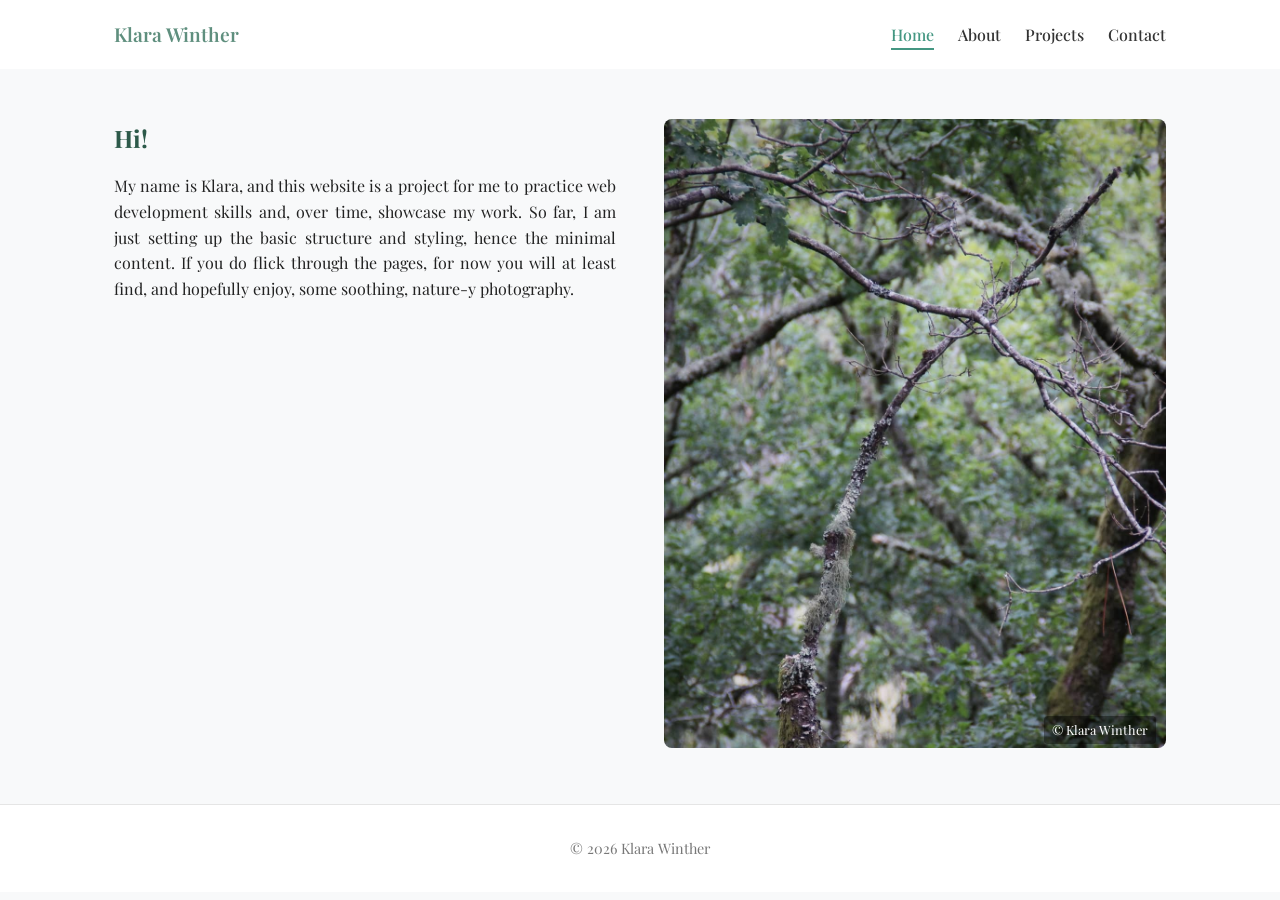
==== index.html @ 12fd49eb "Home page update 4" ====
<!DOCTYPE html>
<html lang="en">
<head>
  <meta charset="UTF-8">
  <meta name="viewport" content="width=device-width, initial-scale=1.0">
  <title>Klara Winther</title>
  <link rel="icon" type="image/x-icon" href="assets/images/branches.jpg">

  <!-- Google Fonts -->
  <link rel="preconnect" href="https://fonts.googleapis.com">
  <link rel="preconnect" href="https://fonts.gstatic.com" crossorigin>
  <link href="https://fonts.googleapis.com/css2?family=Playfair+Display:ital,wght@0,400..900;1,400..900&display=swap" rel="stylesheet">

  <link rel="stylesheet" href="assets/css/style.css">
</head>

<body>

<header class="site-header">
  <div class="container">
    <h1 class="logo">Klara Winther</h1>
    <nav>
      <ul class="nav-links">
        <li><a href="index.html" class="active">Home</a></li>
        <li><a href="about.html">About</a></li>
        <li><a href="projects.html">Projects</a></li>
        <li><a href="contact.html">Contact</a></li>
      </ul>
    </nav>
  </div>
</header>

<main>
  

  <section class="hero">
    <div class="container hero-layout">

      <div class="hero-text">
        <h1>Hi!</h1>
       <p>My name is Klara, and this website is a project for me to practice web development skills and, over time, showcase my work. 
        So far, I am just setting up the basic structure and styling, hence the minimal content. If you do flick through the pages, for now you will at least find, and hopefully enjoy, some soothing, nature-y photography.</p>
      </div>

      <div class="hero-image">
       <img src="assets/images/branches.jpg">
       <span>© Klara Winther</span>
     </div>
  
    </div>
  </section>


  <!--<section class="content-section">
    <div class="container">
      <h3>What I Do</h3>
      <p>Build websites.</p>
    </div>
  </section>-->

</main>

<footer class="site-footer">
  <div class="container">
    <p>© 2026 Klara Winther</p>
  </div>
</footer>

<script src="assets/js/script.js"></script>
</body>
</html>
---- assets/css/style.css ----
/* Reset */
* {
  margin: 0;
  padding: 0;
  box-sizing: border-box;
}

/* Base */
body {
  font-family: 'Playfair Display', serif;
  line-height: 1.6;
  background-color: #f8f9fa;
  color: #222;
}

.container {
  max-width: 1100px;
  margin: 0 auto;
  padding: 0 1.5rem;
}

/* Header */
.site-header {
  background: white;
  padding: 1.2rem 0;
}

.site-header .container {
  display: flex;
  justify-content: space-between;
  align-items: center;
}

.logo {
  font-size: 1.2rem;
  font-weight: 600;
  color: #5f8f7e;
}

.nav-links {
  list-style: none;
  display: flex;
  gap: 1.5rem;
  position: sticky;
  top: 0;
}

.nav-links a {
  text-decoration: none;
  color: #333;
  font-weight: 500;
}

.nav-links a.active {
  color: #449782;
  border-bottom: 2px solid #449782;
  padding-bottom: 3px;
}

.nav-links a:hover {
  color: #449782; /* accent color */
}

/* Hero Section */
.hero-layout {
  display: flex;
  /* Change 'center' to 'flex-start' so both image and text align to the top */
  align-items: flex-start; 
  justify-content: space-between;
  gap: 3rem;
  
  /* Creates the gap above the entire hero section */
  padding-top: 50px;
  padding-bottom: 50px;
}

.hero-image {
  flex: 1;
  position: relative;
}

.hero-text {
  flex: 1;
}

.hero-text h1 {
  margin-bottom: 1rem;
  color: #2c5949;
}

.hero-text p {
  text-align: justify;
  text-justify: inter-word;
}

.hero-image img {
  width: 100%;
  height: auto;
  border-radius: 8px;
}

.hero-image span {
  position: absolute;
  bottom: 10px;
  right: 10px;
  font-size: 0.8rem;
  color: white;
  background: rgba(0,0,0,0.4);
  padding: 4px 8px;
  border-radius: 4px;
}

@media (max-width: 768px) {
  .hero-layout {
    flex-direction: column;
    text-align: center;
  }
}

/* Content Sections
.content-section {
  padding: 2rem 0;
}

.content-section h3 {
  margin-bottom: 1rem;
  font-size: 1.5rem;
}

.content-section p {
  margin-bottom: 3rem;
} */

/* Footer */
.site-footer {
  padding: 2rem 0;
  background: white;
  border-top: 1px solid #e5e5e5;
  text-align: center;
  font-size: 0.9rem;
  color: #777;
}

/* Responsive */
@media (max-width: 768px) {
  .nav-links {
    flex-direction: column;
    gap: 0.5rem;
  }

  .site-header .container {
    flex-direction: column;
    gap: 1rem;
  }
}



/* CONTACT PAGE */

.contact-layout {
  display: flex;
  /* Change 'center' to 'flex-start' so both image and text align to the top */
  align-items: flex-start; 
  justify-content: space-between;
  gap: 3rem;
  
  /* Creates the gap above the entire hero section */
  padding-top: 50px;
  padding-bottom: 50px;
}

.contact-image {
  flex: 1;
  position: relative;
}

.contact-text {
  flex: 1;
}

.contact-text h1 {
  margin-bottom: 1rem;
  color: #2c5949;
}

.contact-text ul li {
  margin-left: 1rem;
  list-style-type: circle;
}

/* Default link */
.contact-text a {
  color: #449782;
  text-decoration: none;
  transition: color 0.2s ease;
}

/* Visited link */
.contact-text a:visited {
  color: #357a68; /* slightly darker/muted version */
}

/* Hover state */
.contact-text a:hover {
  border-bottom: 1px solid #2f6657;
}

/* Active (when clicked) */
.contact-text a:active {
  color: #1f4d42;
}


.contact-image img {
  width: 100%;
  height: auto;
  border-radius: 8px;
}

.contact-image span {
  position: absolute;
  bottom: 10px;
  right: 10px;
  font-size: 0.8rem;
  color: white;
  background: rgba(0,0,0,0.4);
  padding: 4px 8px;
  border-radius: 4px;
}

@media (max-width: 768px) {
  .contact-layout {
    flex-direction: column;
    text-align: center;
  }
}



/* ABOUT PAGE */

.about-layout {
  display: flex;
  /* Change 'center' to 'flex-start' so both image and text align to the top */
  align-items: flex-start; 
  justify-content: space-between;
  gap: 3rem;
  
  /* Creates the gap above the entire hero section */
  padding-top: 50px;
  padding-bottom: 50px;
}

.about-image {
  flex: 1;
  text-align: justify;
  position: relative;
}

.about-text {
  flex: 1;
}

.about-text h1 {
  margin-bottom: 1rem;
  color: #2c5949;
}

.about-text p {
  text-align: justify;
  text-justify: inter-word;
}

.about-image img {
  width: 100%;
  height: auto;
  border-radius: 8px;
}

.about-image span {
  position: absolute;
  bottom: 10px;
  right: 10px;
  font-size: 0.8rem;
  color: white;
  background: rgba(0,0,0,0.4);
  padding: 4px 8px;
  border-radius: 4px;
}

@media (max-width: 768px) {
  .about-layout {
    flex-direction: column;
    text-align: center;
  }
}

/* PROJECTS PAGE */

.projects-layout {
  display: flex;
  /* Change 'center' to 'flex-start' so both image and text align to the top */
  align-items: flex-start; 
  justify-content: space-between;
  gap: 3rem;
  
  /* Creates the gap above the entire hero section */
  padding-top: 50px;
  padding-bottom: 50px;
}

.projects-image {
  flex: 1;
  text-align: justify;
  position: relative;
}

.projects-text {
  flex: 1;
}

.projects-text h1 {
  margin-bottom: 1rem;
  color: #2c5949;
}

.projects-image img {
  width: 100%;
  height: auto;
  border-radius: 8px;
}

.projects-image span {
  position: absolute;
  bottom: 10px;
  right: 10px;
  font-size: 0.8rem;
  color: white;
  background: rgba(0,0,0,0.4);
  padding: 4px 8px;
  border-radius: 4px;
}

@media (max-width: 768px) {
  .projects-layout {
    flex-direction: column;
    text-align: center;
  }
}
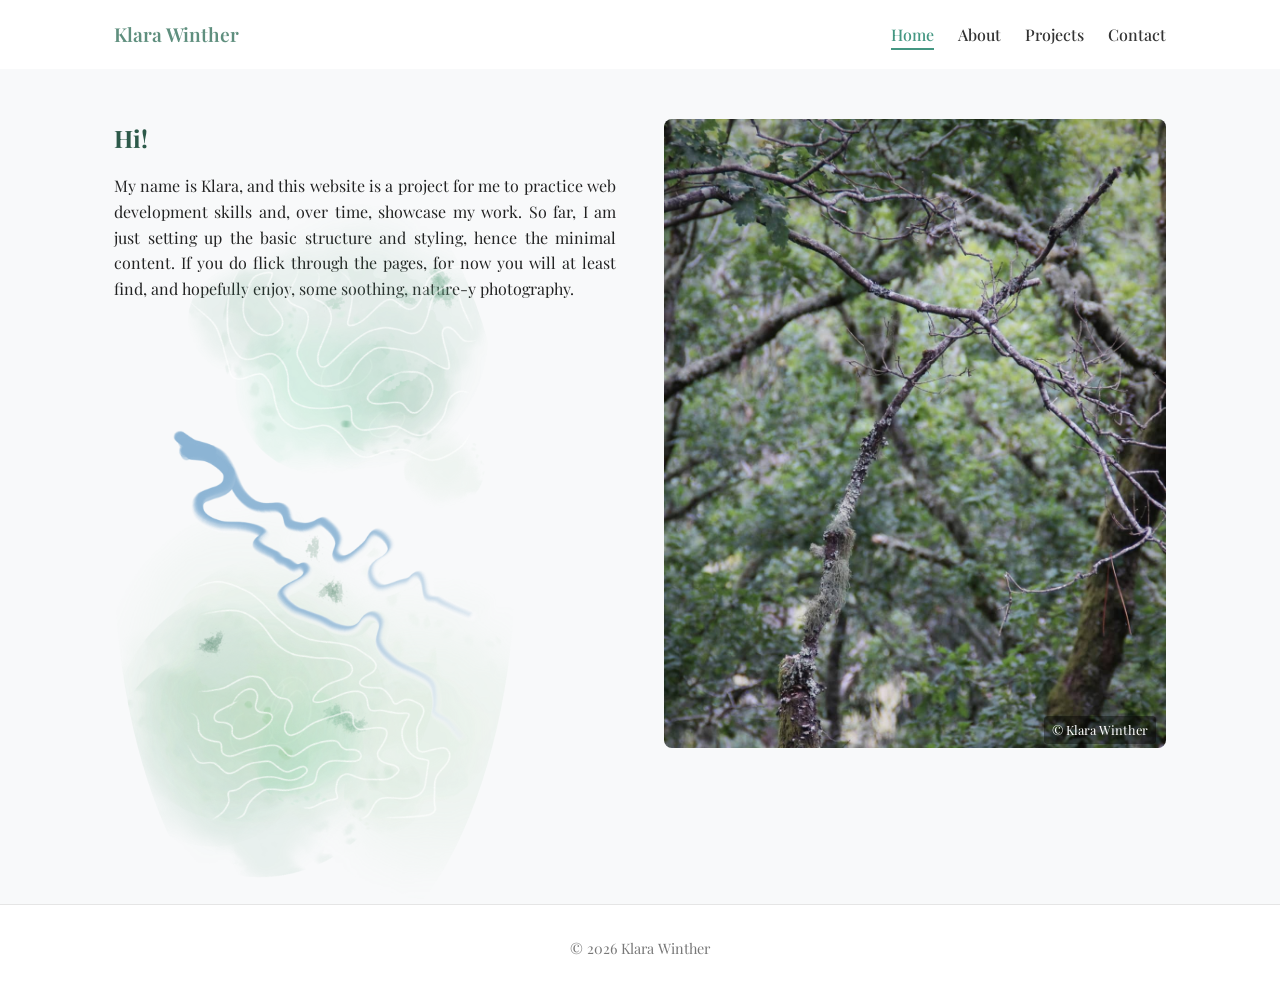
==== commit e851a283: "Backgrounds 3" ====
--- a/index.html
+++ b/index.html
@@ -37,6 +37,7 @@
     <div class="container hero-layout">
 
       <div class="hero-text">
+        <img src="assets/images/map_sketch.png" class="sketch">
         <h1>Hi!</h1>
        <p>My name is Klara, and this website is a project for me to practice web development skills and, over time, showcase my work. 
         So far, I am just setting up the basic structure and styling, hence the minimal content. If you do flick through the pages, for now you will at least find, and hopefully enjoy, some soothing, nature-y photography.</p>
--- a/assets/css/style.css
+++ b/assets/css/style.css
@@ -71,7 +71,7 @@
   
   /* Creates the gap above the entire hero section */
   padding-top: 50px;
-  padding-bottom: 50px;
+  padding-bottom: 150px;
 }
 
 .hero-image {
@@ -81,6 +81,14 @@
 
 .hero-text {
   flex: 1;
+  position: relative;
+}
+
+.hero-text .sketch {
+  position: absolute;
+  top: 20px;
+  width: 80%;
+  border-radius: 50%;
 }
 
 .hero-text h1 {
@@ -249,7 +257,7 @@
   
   /* Creates the gap above the entire hero section */
   padding-top: 50px;
-  padding-bottom: 50px;
+  padding-bottom: 150px;
 }
 
 .about-image {
@@ -260,6 +268,14 @@
 
 .about-text {
   flex: 1;
+  position: relative;
+}
+
+.about-text .sketch {
+  position: absolute;
+  top: 20px;
+  width: 80%;
+  border-radius: 50%;
 }
 
 .about-text h1 {
@@ -307,7 +323,14 @@
   
   /* Creates the gap above the entire hero section */
   padding-top: 50px;
-  padding-bottom: 50px;
+  padding-bottom: 150px;
+}
+
+.projects-text .sketch {
+  position: absolute;
+  top: 20px;
+  width: 80%;
+  border-radius: 60%;
 }
 
 .projects-image {
@@ -318,6 +341,7 @@
 
 .projects-text {
   flex: 1;
+  position: relative;
 }
 
 .projects-text h1 {
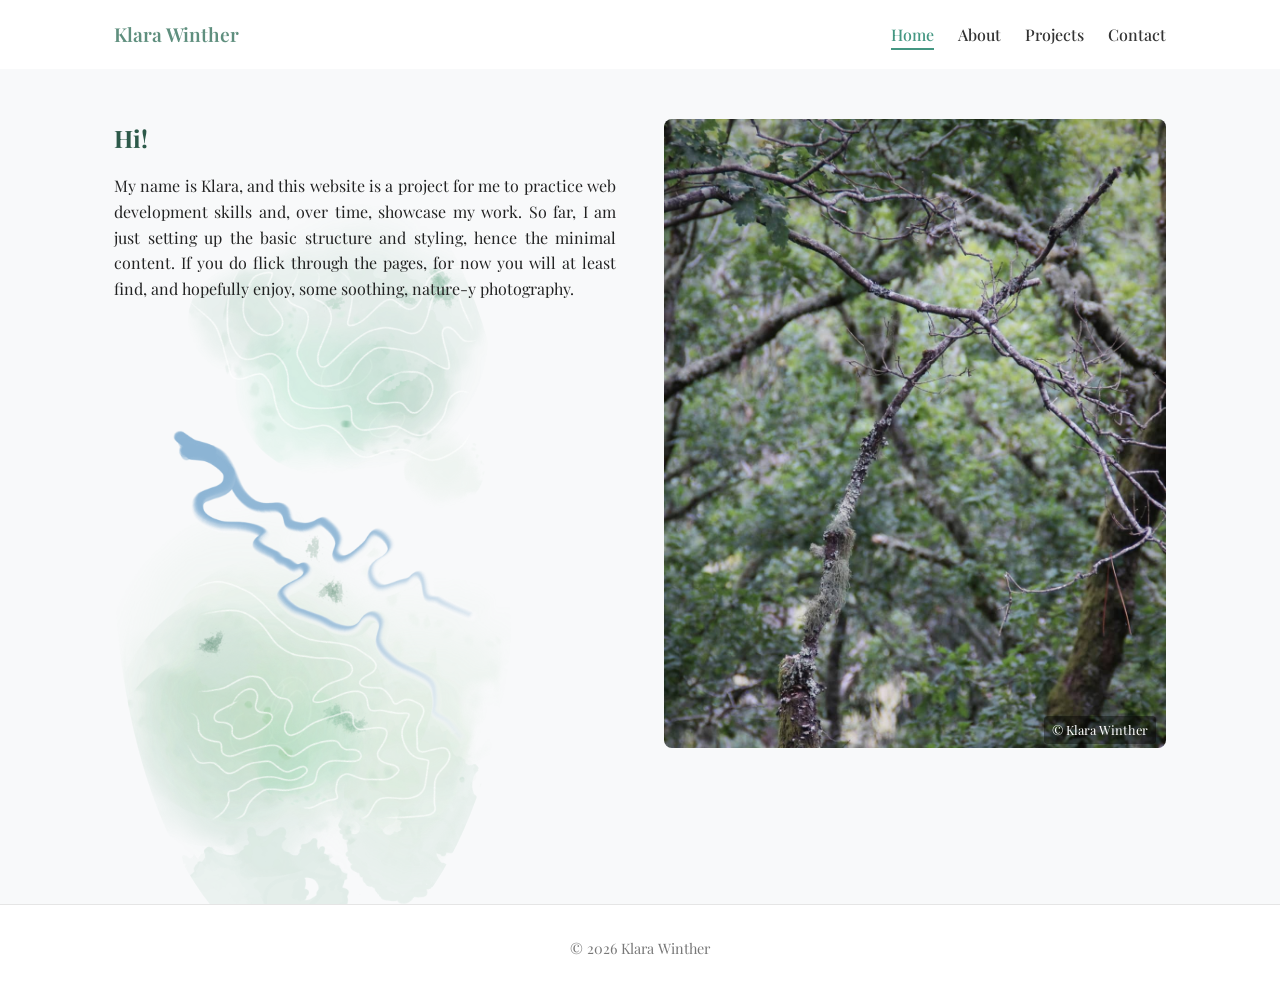
==== commit 9839fdcd: "Backgrounds 9" ====
--- a/index.html
+++ b/index.html
@@ -37,7 +37,7 @@
     <div class="container hero-layout">
 
       <div class="hero-text">
-        <img src="assets/images/map_sketch.png" class="sketch">
+        <img src="assets/images/map_sketch_update.png" class="sketch">
         <h1>Hi!</h1>
        <p>My name is Klara, and this website is a project for me to practice web development skills and, over time, showcase my work. 
         So far, I am just setting up the basic structure and styling, hence the minimal content. If you do flick through the pages, for now you will at least find, and hopefully enjoy, some soothing, nature-y photography.</p>
--- a/assets/css/style.css
+++ b/assets/css/style.css
@@ -89,6 +89,7 @@
   top: 20px;
   width: 80%;
   border-radius: 50%;
+  z-index: -1; /* Ensure the sketch is behind the text */
 }
 
 .hero-text h1 {
@@ -275,7 +276,7 @@
   position: absolute;
   top: 20px;
   width: 80%;
-  border-radius: 50%;
+  z-index: -1; /* Ensure the sketch is behind the text */
 }
 
 .about-text h1 {
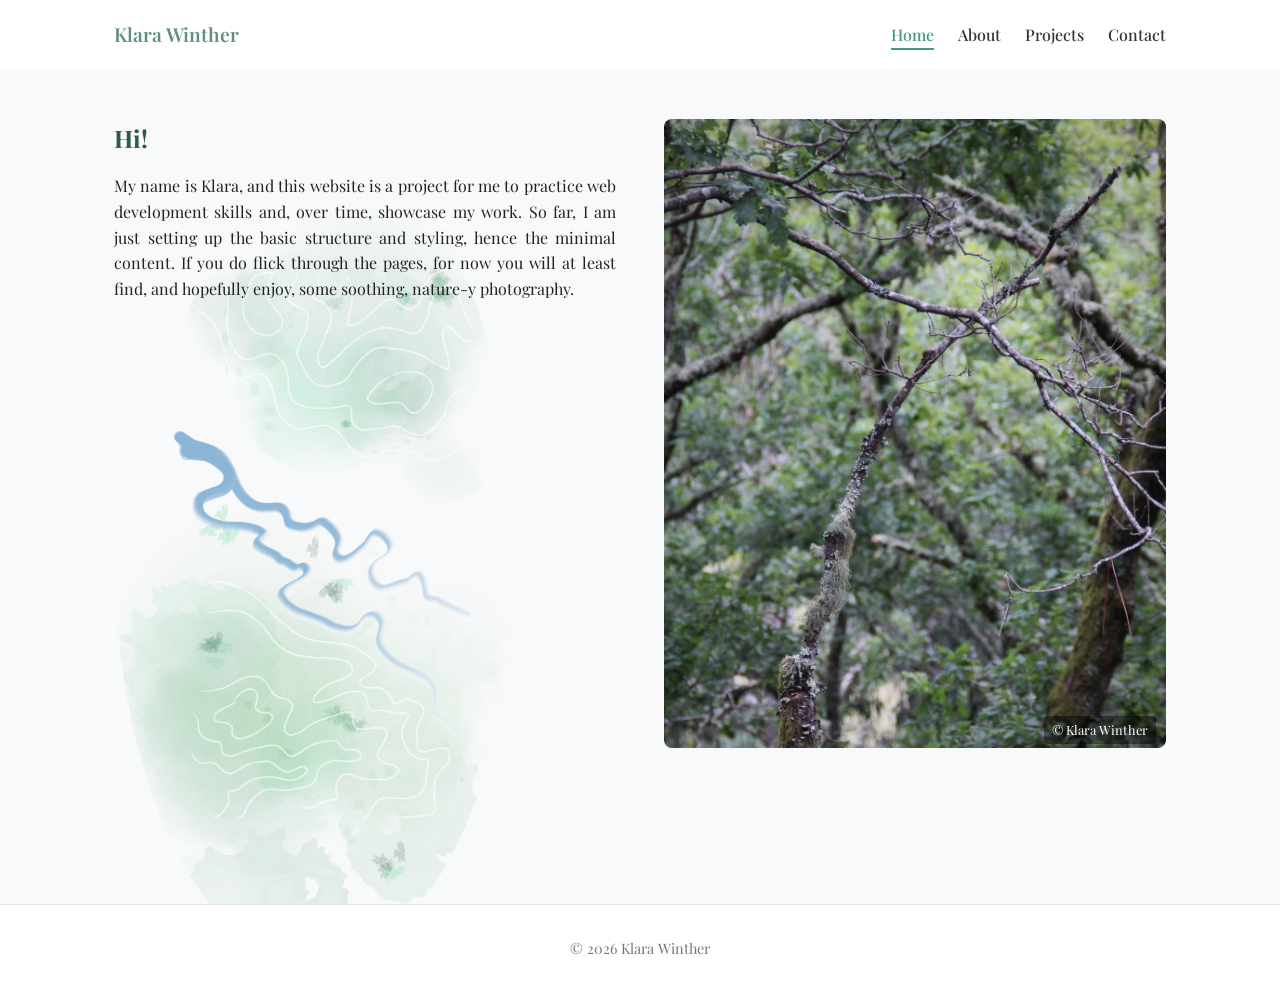
==== commit f8555a48: "Backgrounds 11" ====
--- a/index.html
+++ b/index.html
@@ -37,7 +37,7 @@
     <div class="container hero-layout">
 
       <div class="hero-text">
-        <img src="assets/images/map_sketch_update.png" class="sketch">
+        <img src="assets/images/map_sketch.png" class="sketch">
         <h1>Hi!</h1>
        <p>My name is Klara, and this website is a project for me to practice web development skills and, over time, showcase my work. 
         So far, I am just setting up the basic structure and styling, hence the minimal content. If you do flick through the pages, for now you will at least find, and hopefully enjoy, some soothing, nature-y photography.</p>
--- a/assets/css/style.css
+++ b/assets/css/style.css
@@ -275,6 +275,7 @@
 .about-text .sketch {
   position: absolute;
   top: 20px;
+  left: 10px;
   width: 80%;
   z-index: -1; /* Ensure the sketch is behind the text */
 }
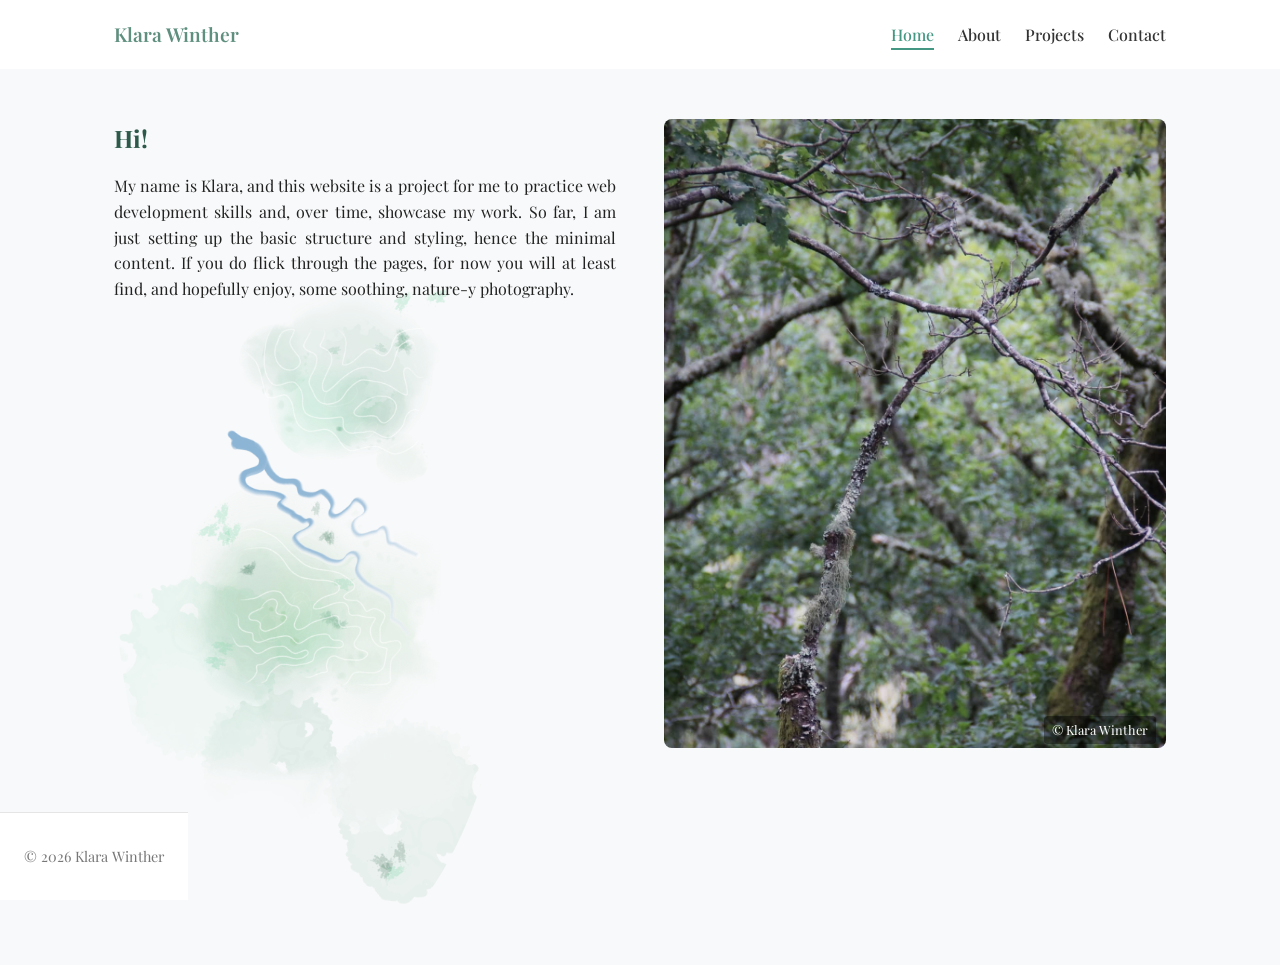
==== commit bc48a9b4: "Backgrounds 24" ====
--- a/index.html
+++ b/index.html
@@ -37,7 +37,7 @@
     <div class="container hero-layout">
 
       <div class="hero-text">
-        <img src="assets/images/map_sketch.png" class="sketch">
+        <img src="assets/images/map_sketch_update.png" class="sketch">
         <h1>Hi!</h1>
        <p>My name is Klara, and this website is a project for me to practice web development skills and, over time, showcase my work. 
         So far, I am just setting up the basic structure and styling, hence the minimal content. If you do flick through the pages, for now you will at least find, and hopefully enjoy, some soothing, nature-y photography.</p>
--- a/assets/css/style.css
+++ b/assets/css/style.css
@@ -148,6 +148,9 @@
   text-align: center;
   font-size: 0.9rem;
   color: #777;
+  position: fixed;
+  left: 0;
+  bottom: 0;
 }
 
 /* Responsive */
@@ -274,9 +277,9 @@
 
 .about-text .sketch {
   position: absolute;
-  top: 20px;
-  left: 10px;
-  width: 80%;
+  top: -80px;
+  right: 40px;
+  width: 110%;
   z-index: -1; /* Ensure the sketch is behind the text */
 }
 
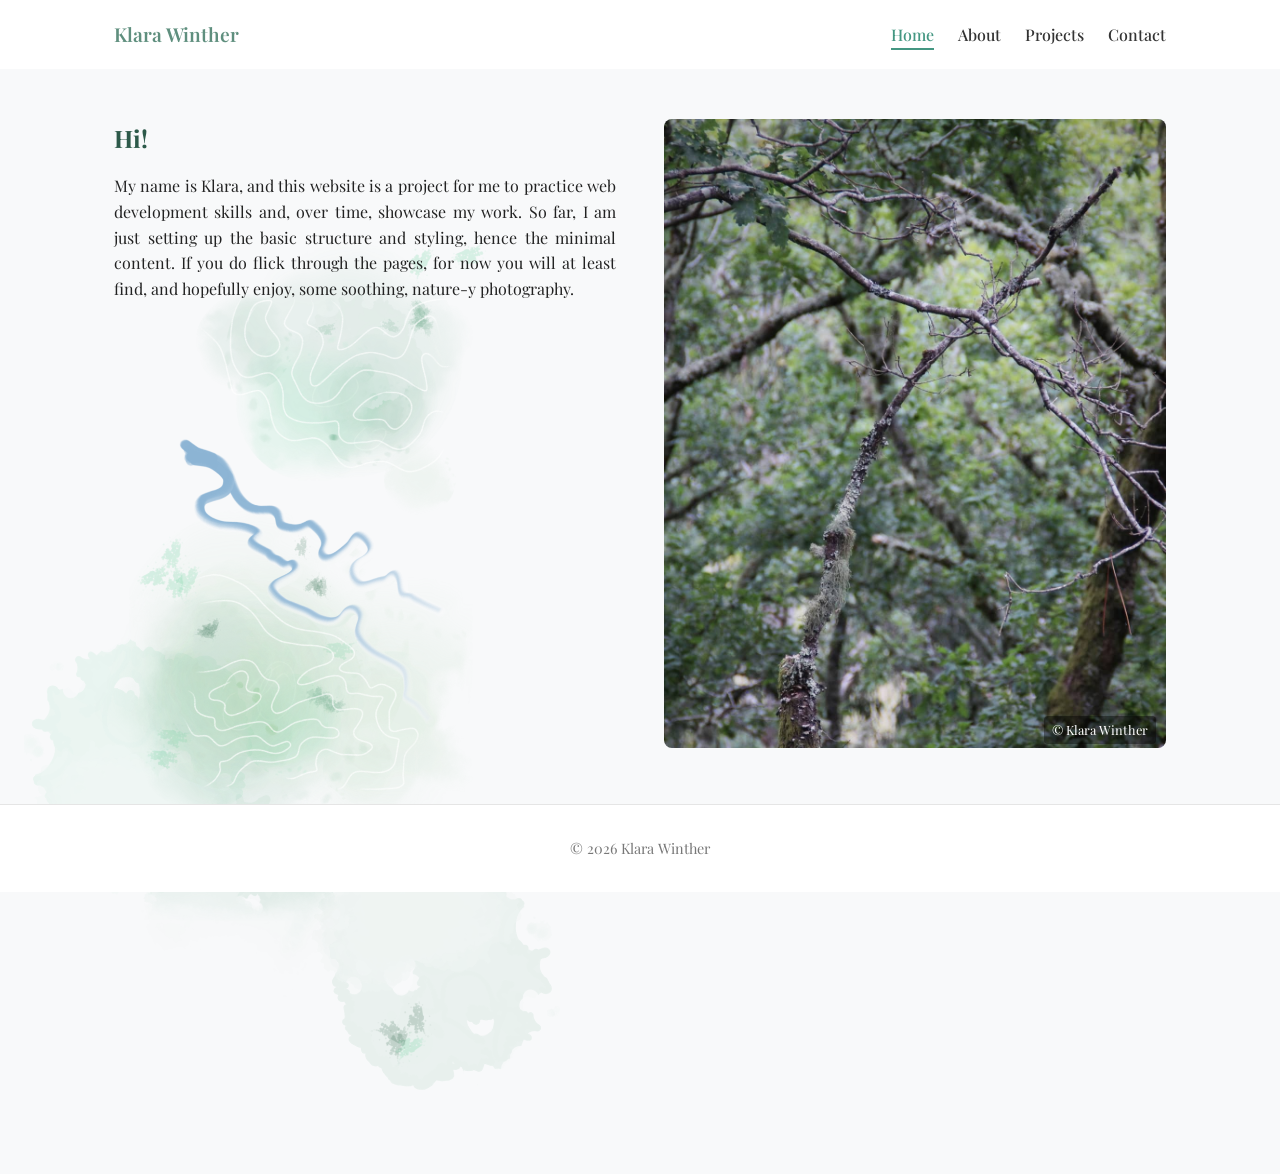
==== commit 287b242f: "Fieldwork update" ====
--- a/index.html
+++ b/index.html
@@ -22,7 +22,7 @@
     <nav>
       <ul class="nav-links">
         <li><a href="index.html" class="active">Home</a></li>
-        <li><a href="about.html">About</a></li>
+        <li><a href="fieldwork.html">About</a></li>
         <li><a href="projects.html">Projects</a></li>
         <li><a href="contact.html">Contact</a></li>
       </ul>
--- a/assets/css/style.css
+++ b/assets/css/style.css
@@ -11,6 +11,55 @@
   line-height: 1.6;
   background-color: #f8f9fa;
   color: #222;
+}
+
+@media (max-width: 768px) {
+  .hero-layout,
+  .about-layout,
+  .projects-layout,
+  .contact-layout {
+    flex-direction: column;
+    text-align: center;
+  }
+}
+
+@media (max-width: 768px) {
+  .hero-layout,
+  .about-layout,
+  .projects-layout {
+    padding-bottom: 50px;
+  }
+}
+
+@media (max-width: 768px) {
+  .hero-text .sketch,
+  .about-text .sketch,
+  .projects-text .sketch {
+    width: 100%;
+    top: 0;
+    right: 0;
+  }
+}
+
+@media (max-width: 768px) {
+  .nav-links {
+    flex-direction: column;
+    align-items: center;
+  }
+
+  .nav-links li {
+    margin: 5px 0;
+  }
+}
+
+@media (max-width: 768px) {
+  h1 {
+    font-size: 1.8rem;
+  }
+
+  p {
+    font-size: 0.95rem;
+  }
 }
 
 .container {
@@ -71,7 +120,7 @@
   
   /* Creates the gap above the entire hero section */
   padding-top: 50px;
-  padding-bottom: 150px;
+  padding-bottom: 50px;
 }
 
 .hero-image {
@@ -86,9 +135,9 @@
 
 .hero-text .sketch {
   position: absolute;
-  top: 20px;
-  width: 80%;
-  border-radius: 50%;
+  top: -80px;
+  right: 40px;
+  width: 110%;
   z-index: -1; /* Ensure the sketch is behind the text */
 }
 
@@ -104,6 +153,7 @@
 
 .hero-image img {
   width: 100%;
+  max-width: 100%;
   height: auto;
   border-radius: 8px;
 }
@@ -119,12 +169,6 @@
   border-radius: 4px;
 }
 
-@media (max-width: 768px) {
-  .hero-layout {
-    flex-direction: column;
-    text-align: center;
-  }
-}
 
 /* Content Sections
 .content-section {
@@ -148,18 +192,11 @@
   text-align: center;
   font-size: 0.9rem;
   color: #777;
-  position: fixed;
-  left: 0;
-  bottom: 0;
+
 }
 
 /* Responsive */
 @media (max-width: 768px) {
-  .nav-links {
-    flex-direction: column;
-    gap: 0.5rem;
-  }
-
   .site-header .container {
     flex-direction: column;
     gap: 1rem;
@@ -226,6 +263,7 @@
 
 .contact-image img {
   width: 100%;
+  max-width: 100%;
   height: auto;
   border-radius: 8px;
 }
@@ -241,18 +279,10 @@
   border-radius: 4px;
 }
 
-@media (max-width: 768px) {
-  .contact-layout {
-    flex-direction: column;
-    text-align: center;
-  }
-}
-
-
-
-/* ABOUT PAGE */
-
-.about-layout {
+
+/* FIELDWORK PAGE */
+
+.fieldwork-layout {
   display: flex;
   /* Change 'center' to 'flex-start' so both image and text align to the top */
   align-items: flex-start; 
@@ -261,21 +291,21 @@
   
   /* Creates the gap above the entire hero section */
   padding-top: 50px;
-  padding-bottom: 150px;
-}
-
-.about-image {
+  padding-bottom: 50px;
+}
+
+.fieldwork-image {
   flex: 1;
   text-align: justify;
   position: relative;
 }
 
-.about-text {
-  flex: 1;
-  position: relative;
-}
-
-.about-text .sketch {
+.fieldwork-text {
+  flex: 1;
+  position: relative;
+}
+
+.fieldwork-text .sketch {
   position: absolute;
   top: -80px;
   right: 40px;
@@ -283,23 +313,24 @@
   z-index: -1; /* Ensure the sketch is behind the text */
 }
 
-.about-text h1 {
+.fieldwork-text h1 {
   margin-bottom: 1rem;
   color: #2c5949;
 }
 
-.about-text p {
+.fieldwork-text p {
   text-align: justify;
   text-justify: inter-word;
 }
 
-.about-image img {
+.fieldwork-image img {
   width: 100%;
+  max-width: 100%;
   height: auto;
   border-radius: 8px;
 }
 
-.about-image span {
+.fieldwork-image span {
   position: absolute;
   bottom: 10px;
   right: 10px;
@@ -310,10 +341,38 @@
   border-radius: 4px;
 }
 
-@media (max-width: 768px) {
-  .about-layout {
-    flex-direction: column;
-    text-align: center;
+.fieldwork-cards {
+  display: grid;
+  grid-template-columns: 1fr 1fr;
+  gap: 1rem;
+  margin-top: 1.5rem;
+  position: relative;
+  z-index: 2;
+}
+
+.fieldwork-card {
+  text-decoration: none;
+  color: #2c5949;
+  background: rgba(255,255,255,0.8);
+  padding: 1rem;
+  border-radius: 8px;
+  border: 1px solid #d8e2dc;
+
+  transition: transform 0.2s ease, box-shadow 0.2s ease;
+}
+
+.fieldwork-card h3 {
+  margin-bottom: 0.3rem;
+}
+
+.fieldwork-card:hover {
+  transform: translateY(-3px);
+  box-shadow: 0 6px 12px rgba(0,0,0,0.1);
+}
+
+@media (max-width: 768px) {
+  .fieldwork-cards {
+    grid-template-columns: 1fr;
   }
 }
 
@@ -328,14 +387,15 @@
   
   /* Creates the gap above the entire hero section */
   padding-top: 50px;
-  padding-bottom: 150px;
+  padding-bottom: 100px;
 }
 
 .projects-text .sketch {
   position: absolute;
-  top: 20px;
-  width: 80%;
-  border-radius: 60%;
+  top: -80px;
+  right: 40px;
+  width: 110%;
+  z-index: -1; /* Ensure the sketch is behind the text */
 }
 
 .projects-image {
@@ -356,6 +416,7 @@
 
 .projects-image img {
   width: 100%;
+  max-width: 100%;
   height: auto;
   border-radius: 8px;
 }
@@ -369,11 +430,4 @@
   background: rgba(0,0,0,0.4);
   padding: 4px 8px;
   border-radius: 4px;
-}
-
-@media (max-width: 768px) {
-  .projects-layout {
-    flex-direction: column;
-    text-align: center;
-  }
 }
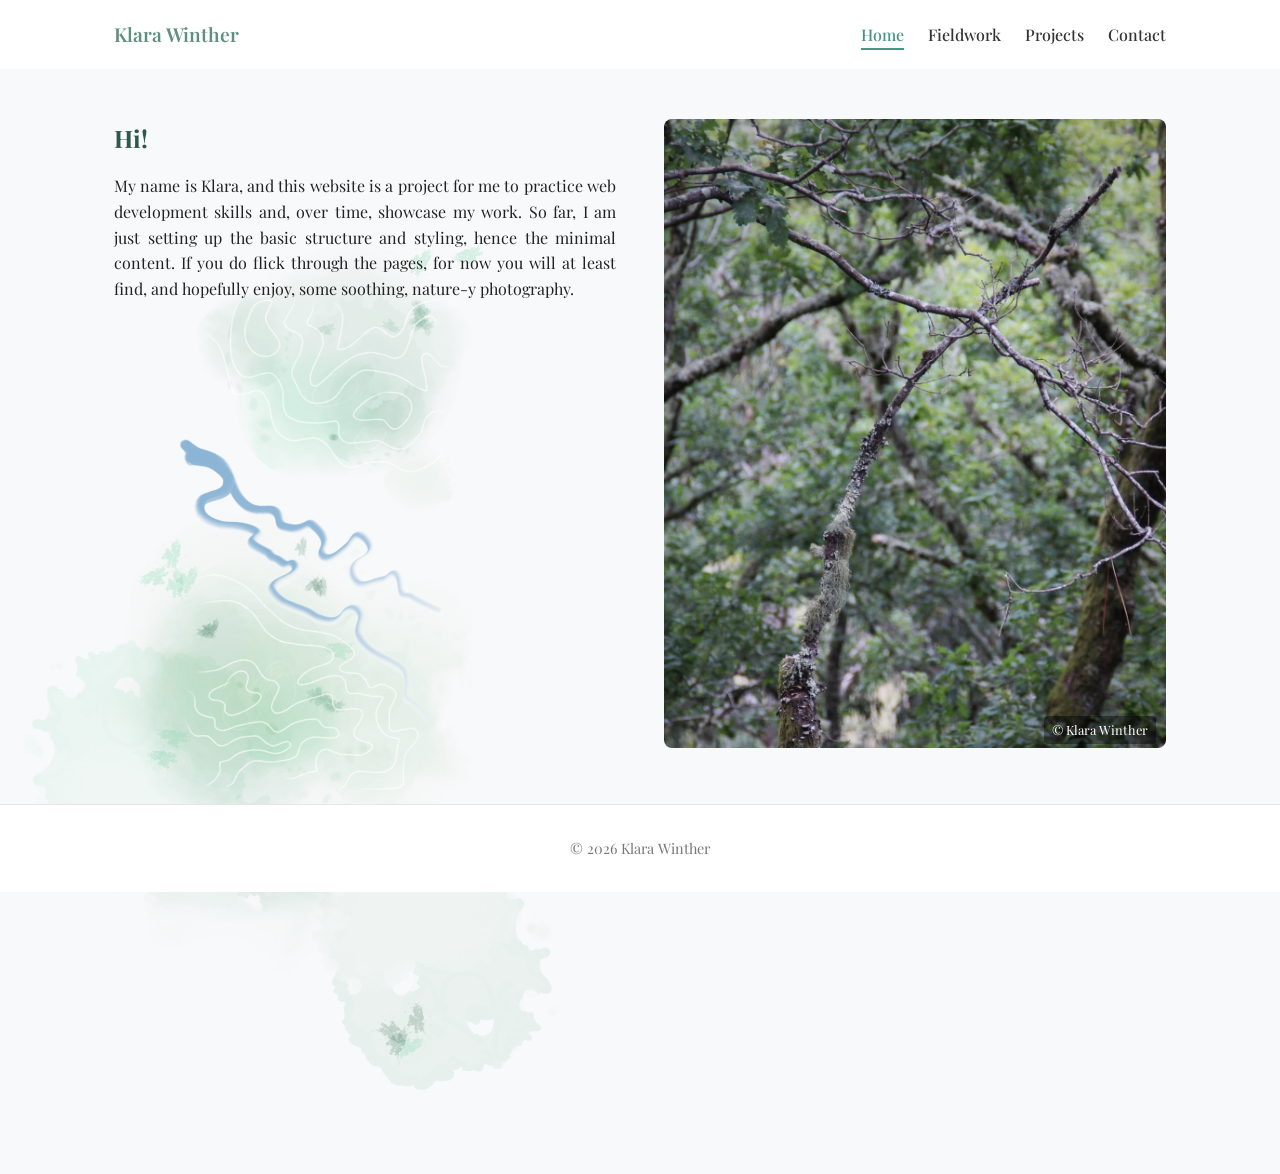
==== commit 4c67fbdd: "Fieldwork update 2" ====
--- a/index.html
+++ b/index.html
@@ -22,7 +22,7 @@
     <nav>
       <ul class="nav-links">
         <li><a href="index.html" class="active">Home</a></li>
-        <li><a href="fieldwork.html">About</a></li>
+        <li><a href="fieldwork.html">Fieldwork</a></li>
         <li><a href="projects.html">Projects</a></li>
         <li><a href="contact.html">Contact</a></li>
       </ul>
--- a/assets/css/style.css
+++ b/assets/css/style.css
@@ -365,6 +365,10 @@
   margin-bottom: 0.3rem;
 }
 
+.fieldwork-card p {
+  margin-top: 0.5rem;
+}
+
 .fieldwork-card:hover {
   transform: translateY(-3px);
   box-shadow: 0 6px 12px rgba(0,0,0,0.1);
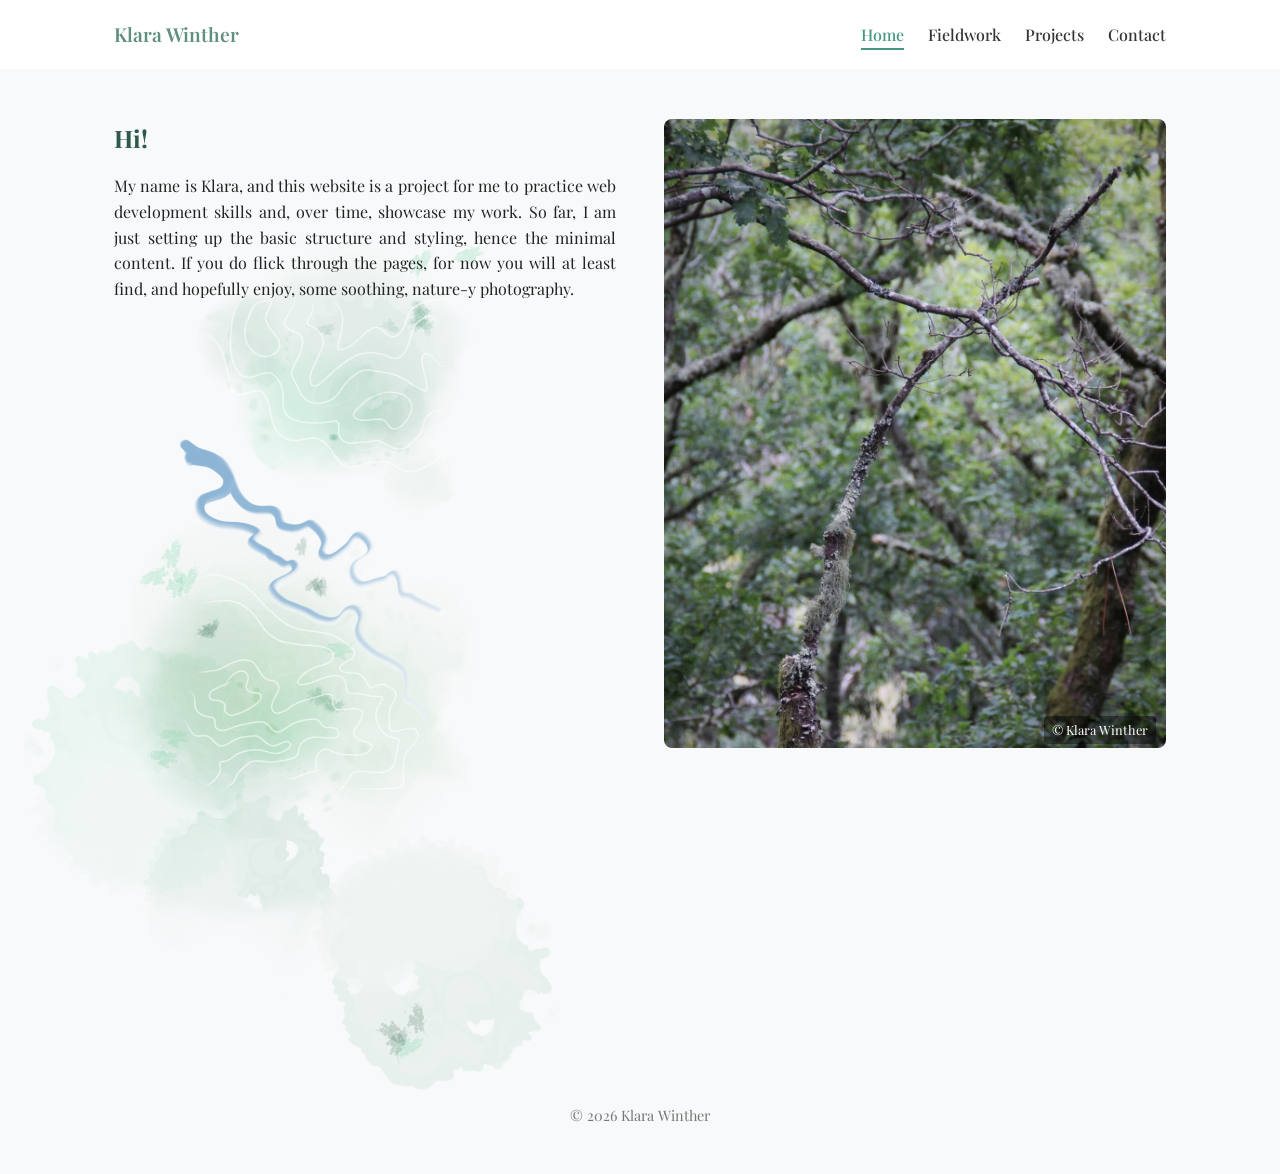
==== commit 0e9fcb00: "dropdown menu" ====
--- a/index.html
+++ b/index.html
@@ -22,7 +22,15 @@
     <nav>
       <ul class="nav-links">
         <li><a href="index.html" class="active">Home</a></li>
-        <li><a href="fieldwork.html">Fieldwork</a></li>
+        <li class="dropdown">
+          <a href="fieldwork.html">Fieldwork</a>
+          <div class="dropdown-content">
+            <a href="fieldwork-scotland.html">Scotland</a>
+            <a href="fieldwork-norfolk.html">Norfolk</a>
+            <a href="fieldwork-spain.html">Spain</a>
+            <a href="fieldwork-thailand.html">Thailand</a>
+          </div>
+        </li>
         <li><a href="projects.html">Projects</a></li>
         <li><a href="contact.html">Contact</a></li>
       </ul>
--- a/assets/css/style.css
+++ b/assets/css/style.css
@@ -186,13 +186,10 @@
 
 /* Footer */
 .site-footer {
-  padding: 2rem 0;
-  background: white;
-  border-top: 1px solid #e5e5e5;
   text-align: center;
   font-size: 0.9rem;
   color: #777;
-
+  padding-top: 300px;
 }
 
 /* Responsive */
@@ -343,7 +340,8 @@
 
 .fieldwork-cards {
   display: grid;
-  grid-template-columns: 1fr 1fr;
+  grid-template-columns: repeat(2, 1fr);
+  grid-template-rows: repeat(2, auto);
   gap: 1rem;
   margin-top: 1.5rem;
   position: relative;
@@ -353,7 +351,7 @@
 .fieldwork-card {
   text-decoration: none;
   color: #2c5949;
-  background: rgba(255,255,255,0.8);
+  background: rgb(133, 169, 157);
   padding: 1rem;
   border-radius: 8px;
   border: 1px solid #d8e2dc;
@@ -363,10 +361,6 @@
 
 .fieldwork-card h3 {
   margin-bottom: 0.3rem;
-}
-
-.fieldwork-card p {
-  margin-top: 0.5rem;
 }
 
 .fieldwork-card:hover {
@@ -434,4 +428,96 @@
   background: rgba(0,0,0,0.4);
   padding: 4px 8px;
   border-radius: 4px;
+}
+
+/* FIELDWORK PAGES */
+
+.scotland-text, .norfolk-text, .spain-text, .thailand-text h1 {
+  margin-bottom: 1rem;
+  color: #2c5949;
+  padding-top: 50px;
+  padding-bottom: 50px;
+}
+
+.fieldwork-gallery {
+  column-count: 3;
+  column-gap: 1rem;
+}
+
+.fieldwork-gallery img {
+  width: 100%;
+  margin-bottom: 1rem;
+  border-radius: 6px;
+  display: block;
+}
+
+.fieldwork-gallery img {
+  transition: transform 0.2s ease;
+}
+
+.fieldwork-gallery img:hover {
+  transform: scale(1.02);
+}
+
+@media (max-width: 900px) {
+  .fieldwork-gallery {
+    column-count: 2;
+  }
+}
+
+@media (max-width: 600px) {
+  .fieldwork-gallery {
+    column-count: 1;
+  }
+}
+
+/* DROPDOWN DESIGN */
+
+.dropdown {
+  position: relative;
+}
+
+.dropdown-content {
+  display: none;
+  position: absolute;
+  top: 100%;
+  left: 0;
+
+  background: white;
+  border: 1px solid #e5e5e5;
+  border-radius: 6px;
+
+  min-width: 180px;
+  padding: 0.5rem 0;
+
+  box-shadow: 0 6px 12px rgba(0,0,0,0.08);
+
+  z-index: 1000;
+}
+
+.dropdown-content a {
+  display: block;
+  padding: 0.5rem 1rem;
+  text-decoration: none;
+  color: #333;
+  font-size: 0.95rem;
+}
+
+.dropdown-content a:hover {
+  background: #f5f5f5;
+  color: #449782;
+}
+
+.dropdown:hover .dropdown-content {
+  display: block;
+}
+
+.site-header {
+  position: relative;
+  z-index: 2000;
+}
+
+.dropdown-content a.active {
+  color: #449782;
+  font-weight: 500;
 }
